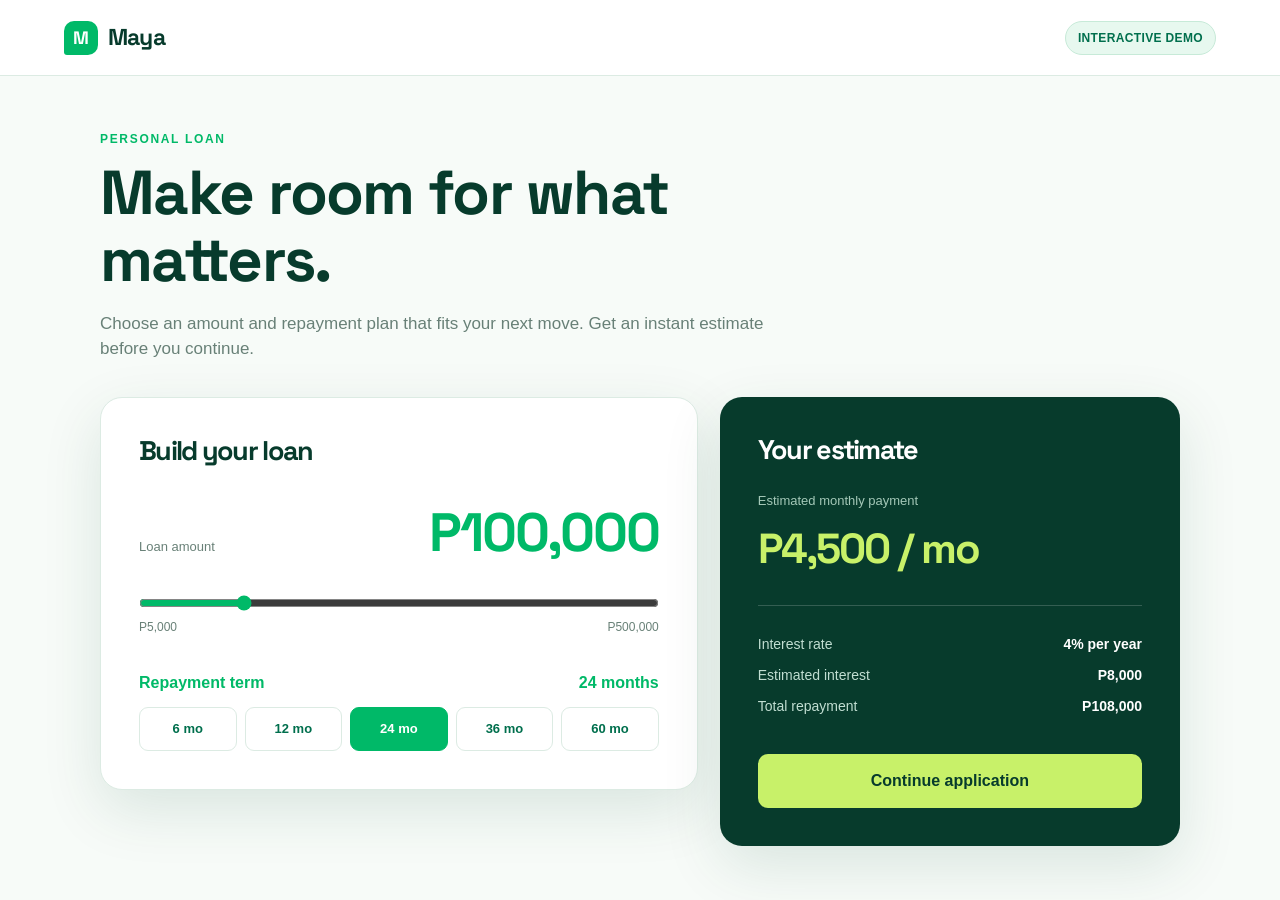
==== index.html @ ddd20c1b "Add Den web pages" ====
<!doctype html>
<html lang="en"><head><meta charset="utf-8"><meta name="viewport" content="width=device-width, initial-scale=1"><meta http-equiv="refresh" content="0; url=application.html"><title>Maya loan demo</title><link rel="stylesheet" href="styles.css"></head><body><main class="main"><p>Opening the loan application...</p><a href="application.html">Continue</a></main></body></html>
---- styles.css ----
@import url('https://fonts.googleapis.com/css2?family=DM+Sans:wght@400;500;600;700&family=Space+Grotesk:wght@500;600;700&display=swap');

:root {
  --maya-green: #00b968;
  --maya-deep: #006f4d;
  --maya-ink: #073b2c;
  --maya-mint: #e7f8ef;
  --maya-lime: #c8f169;
  --paper: #f7fbf8;
  --line: #dcebe3;
  --muted: #688077;
  --white: #ffffff;
  --shadow: 0 20px 60px rgba(0, 70, 47, .12);
}

* { box-sizing: border-box; }
body {
  margin: 0;
  color: var(--maya-ink);
  background: var(--paper);
  font-family: 'DM Sans', sans-serif;
  line-height: 1.5;
}
button, input { font: inherit; }
button { cursor: pointer; }
.page-shell { min-height: 100vh; display: flex; flex-direction: column; }
.topbar {
  height: 76px; display: flex; align-items: center; justify-content: space-between;
  padding: 0 clamp(20px, 5vw, 72px); background: var(--white); border-bottom: 1px solid var(--line);
}
.brand { display: flex; align-items: center; gap: 10px; color: var(--maya-ink); text-decoration: none; font-family: 'Space Grotesk', sans-serif; font-size: 23px; font-weight: 700; letter-spacing: -.8px; }
.brand-mark { width: 34px; height: 34px; display: grid; place-items: center; color: var(--white); background: var(--maya-green); border-radius: 10px 10px 10px 3px; font-size: 18px; }
.demo-pill { padding: 7px 12px; color: var(--maya-deep); background: var(--maya-mint); border: 1px solid #c7ead8; border-radius: 999px; font-size: 12px; font-weight: 700; letter-spacing: .03em; }
.main { width: min(1080px, calc(100% - 40px)); margin: 0 auto; padding: 54px 0 72px; flex: 1; }
.eyebrow { margin: 0 0 12px; color: var(--maya-green); font-size: 12px; font-weight: 700; letter-spacing: .14em; text-transform: uppercase; }
h1, h2 { margin: 0; font-family: 'Space Grotesk', sans-serif; letter-spacing: -1.7px; line-height: 1.08; }
h1 { font-size: clamp(36px, 5vw, 62px); max-width: 650px; }
h2 { font-size: 27px; }
.intro { max-width: 680px; margin: 17px 0 35px; color: var(--muted); font-size: 17px; }
.grid { display: grid; grid-template-columns: 1.13fr .87fr; gap: 22px; align-items: start; }
.panel { padding: clamp(24px, 4vw, 38px); background: var(--white); border: 1px solid var(--line); border-radius: 22px; box-shadow: var(--shadow); }
.panel h2 { margin-bottom: 27px; }
.amount { display: flex; align-items: baseline; justify-content: space-between; gap: 16px; }
.amount strong { color: var(--maya-green); font-family: 'Space Grotesk', sans-serif; font-size: clamp(34px, 6vw, 54px); letter-spacing: -2px; }
.amount span { color: var(--muted); font-size: 13px; }
input[type=range] { width: 100%; margin: 22px 0 5px; accent-color: var(--maya-green); }
.range-labels { display: flex; justify-content: space-between; color: var(--muted); font-size: 12px; }
.term-title { display: flex; justify-content: space-between; margin: 35px 0 12px; font-weight: 700; }
.term-title span { color: var(--maya-green); }
.term-options { display: grid; grid-template-columns: repeat(5, 1fr); gap: 8px; }
.term-option { padding: 11px 4px; color: var(--maya-deep); background: var(--white); border: 1px solid var(--line); border-radius: 9px; font-size: 13px; font-weight: 700; }
.term-option.active, .term-option:hover { color: var(--white); background: var(--maya-green); border-color: var(--maya-green); }
.estimate { background: var(--maya-ink); color: var(--white); border: 0; }
.estimate h2 { color: var(--white); }
.estimate-label { margin: 0; color: #a4c8b8; font-size: 13px; }
.monthly { margin: 6px 0 25px; color: var(--maya-lime); font-family: 'Space Grotesk', sans-serif; font-size: 42px; font-weight: 700; letter-spacing: -2px; }
.breakdown { padding-top: 18px; border-top: 1px solid rgba(255,255,255,.18); }
.row { display: flex; justify-content: space-between; gap: 20px; margin: 10px 0; color: #c1ded2; font-size: 14px; }
.row strong { color: var(--white); }
.primary, .secondary { width: 100%; padding: 15px 20px; border-radius: 10px; font-weight: 700; transition: transform .18s ease, box-shadow .18s ease; }
.primary { color: var(--maya-ink); background: var(--maya-lime); border: 0; }
.primary:hover { transform: translateY(-2px); box-shadow: 0 8px 20px rgba(200,241,105,.2); }
.secondary { color: var(--maya-deep); background: var(--white); border: 1px solid var(--line); }
.estimate .primary { margin-top: 27px; }
.footnote { margin: 17px 0 0; color: var(--muted); font-size: 12px; text-align: center; }
.auth-wrap { width: min(470px, 100%); margin: 35px auto 0; }
.auth-wrap .panel { padding: clamp(25px, 6vw, 44px); }
.auth-heading { margin-bottom: 8px; }
.auth-copy { margin: 0 0 28px; color: var(--muted); }
.field { display: block; margin: 18px 0; color: var(--maya-ink); font-size: 13px; font-weight: 700; }
.field input { width: 100%; margin-top: 8px; padding: 14px 15px; color: var(--maya-ink); background: var(--white); border: 1px solid #c8dcd3; border-radius: 9px; outline: 0; }
.field input:focus { border-color: var(--maya-green); box-shadow: 0 0 0 3px rgba(0,185,104,.13); }
.field select { width: 100%; margin-top: 8px; padding: 14px 15px; color: var(--maya-ink); background: var(--white); border: 1px solid #c8dcd3; border-radius: 9px; outline: 0; }
.field select:focus { border-color: var(--maya-green); box-shadow: 0 0 0 3px rgba(0,185,104,.13); }
.details-wrap { width: min(540px, 100%); }
.consent { display: flex; gap: 10px; margin: 19px 0 23px; color: var(--muted); font-size: 12px; font-weight: 400; }
.consent input { accent-color: var(--maya-green); }
.auth-link { display: block; margin-top: 18px; color: var(--maya-green); text-align: center; font-size: 13px; font-weight: 700; text-decoration: none; }
.otp-boxes { display: flex; justify-content: space-between; gap: 8px; margin: 25px 0; }
.otp-boxes input { width: 46px; height: 54px; border: 1px solid #c8dcd3; border-radius: 9px; color: var(--maya-ink); font-size: 24px; font-weight: 700; text-align: center; }
.success-mark { width: 74px; height: 74px; display: grid; place-items: center; margin: 0 auto 22px; color: var(--white); background: var(--maya-green); border-radius: 50%; font-size: 36px; }
.success-panel { text-align: center; }
.success-panel h1 { margin: 0 auto 12px; font-size: 38px; }
.success-panel .intro { margin: 0 auto 28px; font-size: 15px; }
.summary { padding: 17px 18px; margin: 0 0 25px; background: var(--maya-mint); border-radius: 10px; text-align: left; }
.summary .row { color: var(--muted); margin: 6px 0; }
.summary .row strong { color: var(--maya-ink); }
.legal { width: min(1080px, calc(100% - 40px)); margin: 0 auto 20px; color: var(--muted); font-size: 11px; text-align: center; }
@media (max-width: 720px) {
  .topbar { height: 68px; }
  .grid { grid-template-columns: 1fr; }
  .estimate { order: -1; }
  .main { padding-top: 38px; }
  .term-options { grid-template-columns: repeat(3, 1fr); }
  .demo-pill { font-size: 10px; }
}
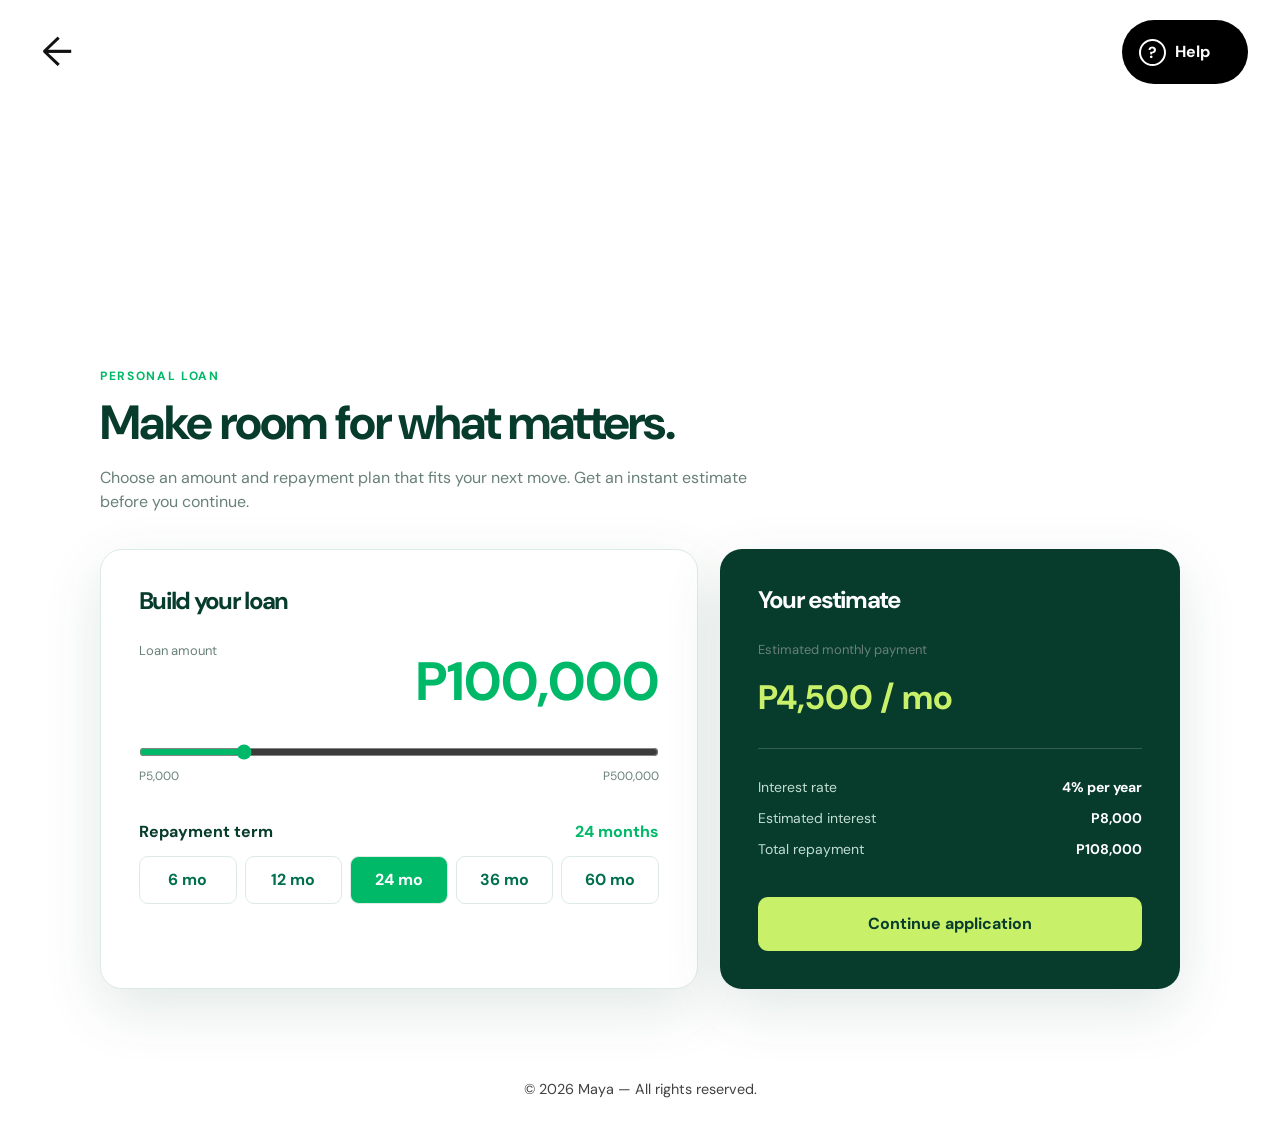
==== commit 1b6fc2a0: "Keep the entry page self-contained" ====
--- a/index.html
+++ b/index.html
@@ -1,2 +1 @@
-<!doctype html>
-<html lang="en"><head><meta charset="utf-8"><meta name="viewport" content="width=device-width, initial-scale=1"><meta http-equiv="refresh" content="0; url=application.html"><title>Maya loan demo</title><link rel="stylesheet" href="styles.css"></head><body><main class="main"><p>Opening the loan application...</p><a href="application.html">Continue</a></main></body></html>+<!doctype html><html lang="en"><head><meta charset="utf-8"><meta name="viewport" content="width=device-width,initial-scale=1"><meta http-equiv="refresh" content="0; url=application.html"><title>Maya loan application</title></head><body><p>Redirecting to <a href="application.html">the application</a>…</p></body></html>
